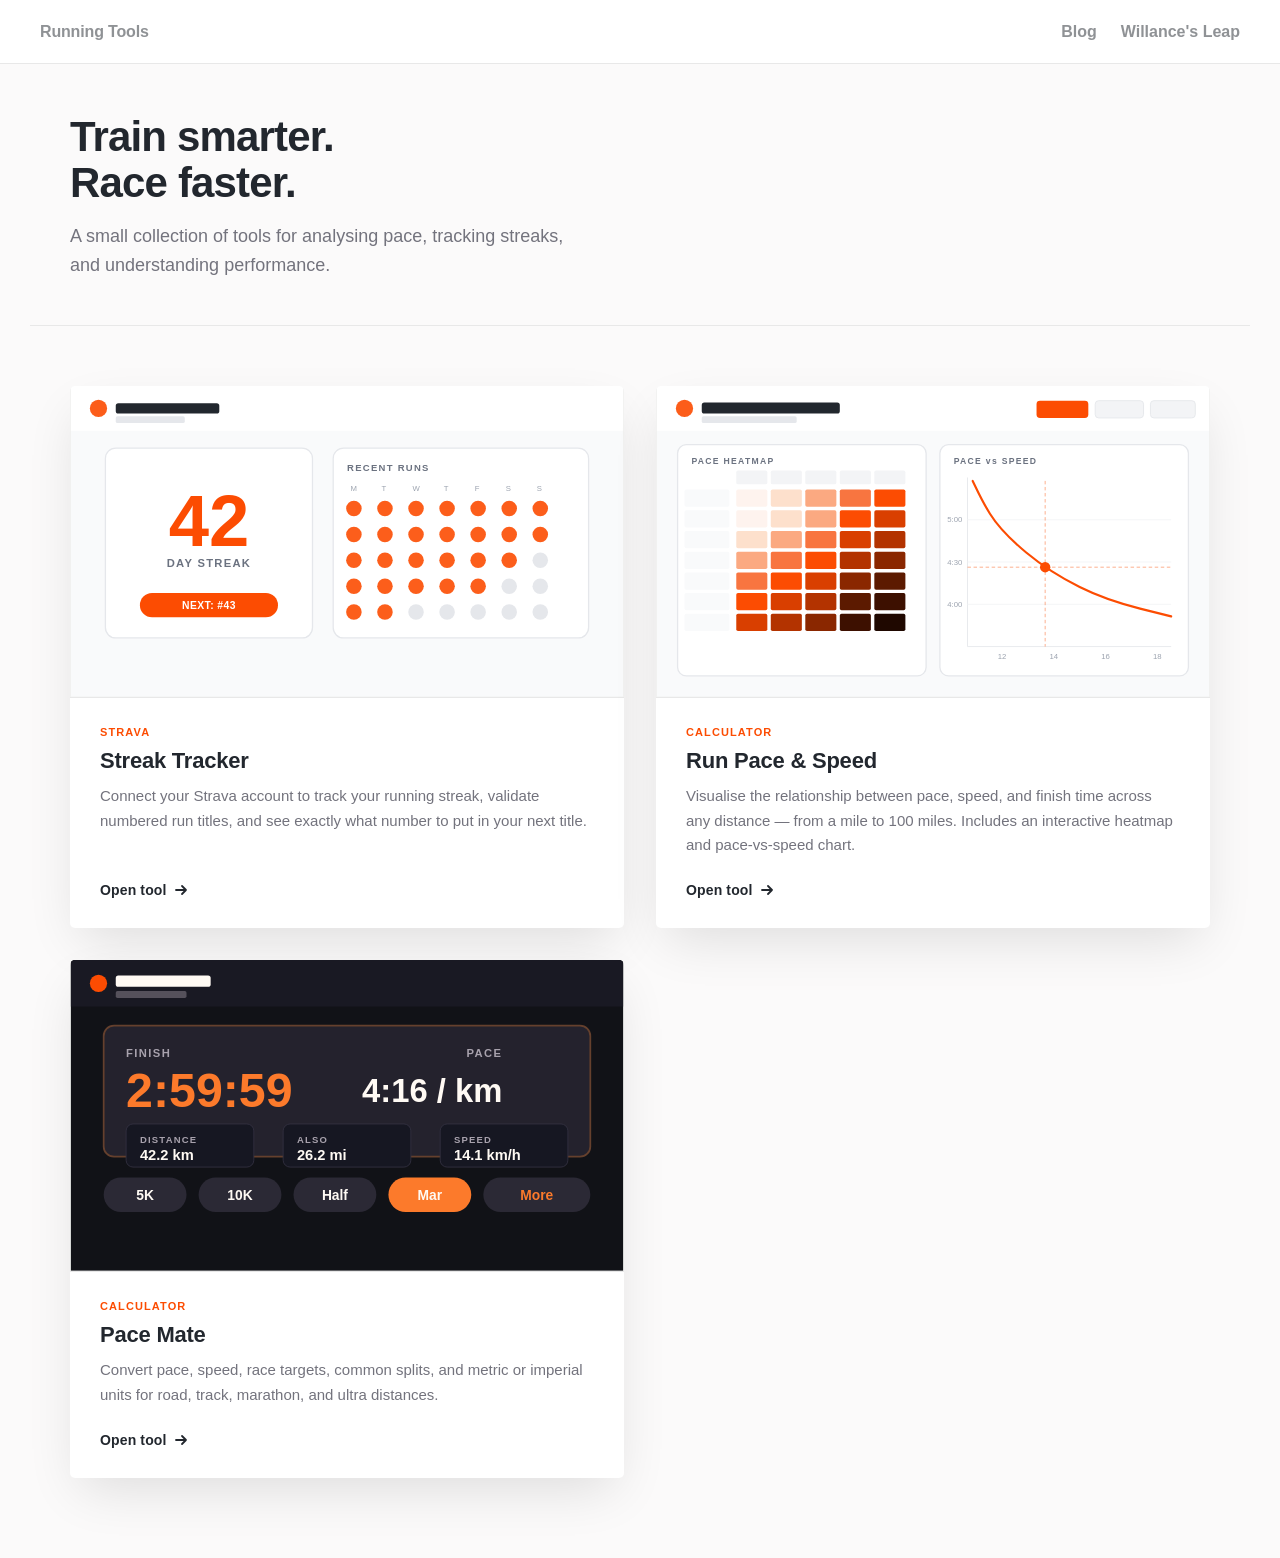
==== src/index.html @ b6b96589 "Add Pace Mate tool" ====
<!DOCTYPE html>
<html lang="en">
<head>
  <meta charset="UTF-8" />
  <meta name="viewport" content="width=device-width, initial-scale=1.0" />
  <title>Running Tools</title>
  <link rel="icon" href="favicon.svg" type="image/svg+xml" />
  <style>
    *, *::before, *::after { box-sizing: border-box; margin: 0; padding: 0; }

    :root {
      --orange: #fc4c02;
      --text: #22272E;
      --text-muted: #73737D;
      --bg: #FBFAFA;
      --card: #ffffff;
      --border: #e8e8e8;
      --shadow: 0 20px 50px -10px rgba(0, 0, 0, 0.12);
      --shadow-hover: 0 30px 60px -10px rgba(0, 0, 0, 0.22);
    }

    html { font-size: 62.5%; }

    body {
      font-family: -apple-system, BlinkMacSystemFont, "San Francisco", "Helvetica Neue", Helvetica, sans-serif;
      background: var(--bg);
      color: var(--text);
      font-size: 1.6rem;
      min-height: 100vh;
    }

    /* ── Top nav ── */
    .site-nav {
      display: flex;
      align-items: center;
      justify-content: space-between;
      padding: 0 4rem;
      height: 6.4rem;
      background: var(--card);
      border-bottom: 1px solid var(--border);
    }

    .site-nav-brand {
      font-size: 1.6rem;
      font-weight: 700;
      color: var(--text);
      letter-spacing: -0.01em;
      text-decoration: none;
      opacity: 0.5;
      transition: opacity 0.2s;
    }
    .site-nav-brand:hover { opacity: 1; }

    .site-nav-links {
      display: flex;
      align-items: center;
      gap: 2.4rem;
    }

    .site-nav-link {
      font-size: 1.6rem;
      font-weight: 600;
      color: var(--text);
      text-decoration: none;
      opacity: 0.5;
      transition: opacity 0.2s;
    }

    .site-nav-link:hover { opacity: 1; }

    /* ── Site Header ── */
    .site-header {
      padding: 5rem 4rem 4.5rem;
      max-width: 1220px;
      margin: 0 auto;
      border-bottom: 1px solid var(--border);
      margin-bottom: 6rem;
    }

    .site-header h1 {
      font-size: 4.2rem;
      font-weight: 800;
      letter-spacing: -0.02em;
      color: var(--text);
      line-height: 1.1;
      margin-bottom: 1.6rem;
    }

    .site-header p {
      font-size: 1.8rem;
      color: var(--text-muted);
      max-width: 520px;
      line-height: 1.6;
    }

    /* ── Grid ── */
    .tools-grid {
      max-width: 1220px;
      margin: 0 auto;
      padding: 0 4rem 8rem;
      display: grid;
      grid-template-columns: repeat(auto-fill, minmax(480px, 1fr));
      gap: 3.2rem;
    }

    /* ── Tool Card ── */
    .tool-card {
      background: var(--card);
      border-radius: 5px;
      box-shadow: var(--shadow);
      overflow: hidden;
      text-decoration: none;
      color: inherit;
      display: flex;
      flex-direction: column;
      transition: transform 0.25s cubic-bezier(0.25, 0.46, 0.45, 0.94),
                  box-shadow 0.25s cubic-bezier(0.25, 0.46, 0.45, 0.94);
    }

    .tool-card:hover {
      transform: translateY(-4px);
      box-shadow: var(--shadow-hover);
    }

    /* ── Preview image area ── */
    .tool-preview {
      width: 100%;
      aspect-ratio: 16 / 9;
      background: #f0f0ef;
      border-bottom: 1px solid var(--border);
      overflow: hidden;
      display: flex;
      align-items: center;
      justify-content: center;
    }

    .tool-preview svg {
      width: 100%;
      height: 100%;
    }

    /* ── Card body ── */
    .tool-body {
      padding: 2.8rem 3rem 3rem;
      flex: 1;
      display: flex;
      flex-direction: column;
    }

    .tool-tag {
      font-size: 1.1rem;
      font-weight: 700;
      text-transform: uppercase;
      letter-spacing: 0.1em;
      color: var(--orange);
      margin-bottom: 1rem;
    }

    .tool-title {
      font-size: 2.2rem;
      font-weight: 700;
      letter-spacing: -0.01em;
      color: var(--text);
      margin-bottom: 1rem;
      line-height: 1.2;
    }

    .tool-description {
      font-size: 1.5rem;
      color: var(--text-muted);
      line-height: 1.65;
      flex: 1;
    }

    .tool-cta {
      margin-top: 2.4rem;
      display: inline-flex;
      align-items: center;
      gap: 0.6rem;
      font-size: 1.4rem;
      font-weight: 600;
      color: var(--text);
      letter-spacing: 0.01em;
    }

    .tool-cta svg {
      transition: transform 0.2s ease;
    }

    .tool-card:hover .tool-cta svg {
      transform: translateX(4px);
    }

    /* ── Responsive ── */
    @media (max-width: 700px) {
      .site-nav { padding: 0 2rem; }
      .site-header { padding: 3.5rem 2rem 3rem; margin-bottom: 4rem; }
      .site-header h1 { font-size: 3rem; }
      .site-header p { font-size: 1.6rem; }
      .tools-grid { padding: 0 2rem 5rem; grid-template-columns: 1fr; gap: 2.4rem; }
      .tool-body { padding: 2rem 2.2rem 2.4rem; }
    }
  </style>
</head>
<body>

  <nav class="site-nav">
    <span class="site-nav-brand">Running Tools</span>
    <div class="site-nav-links">
      <a href="https://ultra-daemon.com" class="site-nav-link">Blog</a>
      <a href="https://willancesleap.com/" class="site-nav-link" target="_blank" rel="noopener">Willance's Leap</a>
    </div>
  </nav>

  <header class="site-header">
    <h1>Train smarter.<br>Race faster.</h1>
    <p>A small collection of tools for analysing pace, tracking streaks, and understanding performance.</p>
  </header>

  <main class="tools-grid">

    <!-- ── Streak Checker ── -->
    <a href="streak-checker/index.html" class="tool-card">
      <div class="tool-preview">
        <!-- Streak tracker preview: large streak number + mini calendar -->
        <svg viewBox="0 0 640 360" xmlns="http://www.w3.org/2000/svg" preserveAspectRatio="xMidYMid meet">
          <rect width="640" height="360" fill="#f9fafb"/>

          <!-- Header bar -->
          <rect x="0" y="0" width="640" height="52" fill="#ffffff" rx="0"/>
          <circle cx="32" cy="26" r="10" fill="#fc4c02" opacity="0.9"/>
          <rect x="52" y="20" width="120" height="12" rx="3" fill="#22272E"/>
          <rect x="52" y="35" width="80" height="8" rx="2" fill="#e5e7eb"/>

          <!-- Hero streak card -->
          <rect x="40" y="72" width="240" height="220" rx="12" fill="#ffffff" stroke="#e5e7eb" stroke-width="1.5"/>
          <text x="160" y="185" text-anchor="middle" font-family="-apple-system,BlinkMacSystemFont,sans-serif" font-size="84" font-weight="800" fill="#fc4c02">42</text>
          <text x="160" y="210" text-anchor="middle" font-family="-apple-system,BlinkMacSystemFont,sans-serif" font-size="13" font-weight="600" fill="#6b7280" letter-spacing="1.5">DAY STREAK</text>
          <rect x="80" y="240" width="160" height="28" rx="14" fill="#fc4c02"/>
          <text x="160" y="259" text-anchor="middle" font-family="-apple-system,BlinkMacSystemFont,sans-serif" font-size="12" font-weight="700" fill="#ffffff" letter-spacing="0.5">NEXT: #43</text>

          <!-- Calendar card -->
          <rect x="304" y="72" width="296" height="220" rx="12" fill="#ffffff" stroke="#e5e7eb" stroke-width="1.5"/>
          <text x="320" y="98" font-family="-apple-system,BlinkMacSystemFont,sans-serif" font-size="11" font-weight="700" fill="#6b7280" letter-spacing="1.5">RECENT RUNS</text>

          <!-- Calendar dots grid: 7 cols × 5 rows -->
          <g transform="translate(320, 110)">
            <!-- week labels -->
            <text x="4" y="12" font-size="9" fill="#9ca3af" font-family="sans-serif">M</text>
            <text x="40" y="12" font-size="9" fill="#9ca3af" font-family="sans-serif">T</text>
            <text x="76" y="12" font-size="9" fill="#9ca3af" font-family="sans-serif">W</text>
            <text x="112" y="12" font-size="9" fill="#9ca3af" font-family="sans-serif">T</text>
            <text x="148" y="12" font-size="9" fill="#9ca3af" font-family="sans-serif">F</text>
            <text x="184" y="12" font-size="9" fill="#9ca3af" font-family="sans-serif">S</text>
            <text x="220" y="12" font-size="9" fill="#9ca3af" font-family="sans-serif">S</text>

            <!-- row 1: all filled -->
            <circle cx="8" cy="32" r="9" fill="#fc4c02" opacity="0.9"/>
            <circle cx="44" cy="32" r="9" fill="#fc4c02" opacity="0.9"/>
            <circle cx="80" cy="32" r="9" fill="#fc4c02" opacity="0.9"/>
            <circle cx="116" cy="32" r="9" fill="#fc4c02" opacity="0.9"/>
            <circle cx="152" cy="32" r="9" fill="#fc4c02" opacity="0.9"/>
            <circle cx="188" cy="32" r="9" fill="#fc4c02" opacity="0.9"/>
            <circle cx="224" cy="32" r="9" fill="#fc4c02" opacity="0.9"/>

            <!-- row 2 -->
            <circle cx="8" cy="62" r="9" fill="#fc4c02" opacity="0.9"/>
            <circle cx="44" cy="62" r="9" fill="#fc4c02" opacity="0.9"/>
            <circle cx="80" cy="62" r="9" fill="#fc4c02" opacity="0.9"/>
            <circle cx="116" cy="62" r="9" fill="#fc4c02" opacity="0.9"/>
            <circle cx="152" cy="62" r="9" fill="#fc4c02" opacity="0.9"/>
            <circle cx="188" cy="62" r="9" fill="#fc4c02" opacity="0.9"/>
            <circle cx="224" cy="62" r="9" fill="#fc4c02" opacity="0.9"/>

            <!-- row 3: partial -->
            <circle cx="8" cy="92" r="9" fill="#fc4c02" opacity="0.9"/>
            <circle cx="44" cy="92" r="9" fill="#fc4c02" opacity="0.9"/>
            <circle cx="80" cy="92" r="9" fill="#fc4c02" opacity="0.9"/>
            <circle cx="116" cy="92" r="9" fill="#fc4c02" opacity="0.9"/>
            <circle cx="152" cy="92" r="9" fill="#fc4c02" opacity="0.9"/>
            <circle cx="188" cy="92" r="9" fill="#fc4c02" opacity="0.9"/>
            <circle cx="224" cy="92" r="9" fill="#e5e7eb"/>

            <!-- row 4 -->
            <circle cx="8" cy="122" r="9" fill="#fc4c02" opacity="0.9"/>
            <circle cx="44" cy="122" r="9" fill="#fc4c02" opacity="0.9"/>
            <circle cx="80" cy="122" r="9" fill="#fc4c02" opacity="0.9"/>
            <circle cx="116" cy="122" r="9" fill="#fc4c02" opacity="0.9"/>
            <circle cx="152" cy="122" r="9" fill="#fc4c02" opacity="0.9"/>
            <circle cx="188" cy="122" r="9" fill="#e5e7eb"/>
            <circle cx="224" cy="122" r="9" fill="#e5e7eb"/>

            <!-- row 5: even less -->
            <circle cx="8" cy="152" r="9" fill="#fc4c02" opacity="0.9"/>
            <circle cx="44" cy="152" r="9" fill="#fc4c02" opacity="0.9"/>
            <circle cx="80" cy="152" r="9" fill="#e5e7eb"/>
            <circle cx="116" cy="152" r="9" fill="#e5e7eb"/>
            <circle cx="152" cy="152" r="9" fill="#e5e7eb"/>
            <circle cx="188" cy="152" r="9" fill="#e5e7eb"/>
            <circle cx="224" cy="152" r="9" fill="#e5e7eb"/>
          </g>
        </svg>
      </div>
      <div class="tool-body">
        <p class="tool-tag">Strava</p>
        <h2 class="tool-title">Streak Tracker</h2>
        <p class="tool-description">Connect your Strava account to track your running streak, validate numbered run titles, and see exactly what number to put in your next title.</p>
        <span class="tool-cta">
          Open tool
          <svg width="16" height="16" viewBox="0 0 16 16" fill="none" xmlns="http://www.w3.org/2000/svg">
            <path d="M3 8h10M9 4l4 4-4 4" stroke="#22272E" stroke-width="1.8" stroke-linecap="round" stroke-linejoin="round"/>
          </svg>
        </span>
      </div>
    </a>

    <!-- ── Run Pace & Speed ── -->
    <a href="run-speed/index.html" class="tool-card">
      <div class="tool-preview">
        <!-- Run speed preview: heatmap table + speed curve chart -->
        <svg viewBox="0 0 640 360" xmlns="http://www.w3.org/2000/svg" preserveAspectRatio="xMidYMid meet">
          <rect width="640" height="360" fill="#f9fafb"/>

          <!-- Header -->
          <rect x="0" y="0" width="640" height="52" fill="#ffffff"/>
          <circle cx="32" cy="26" r="10" fill="#fc4c02" opacity="0.9"/>
          <rect x="52" y="19" width="160" height="13" rx="3" fill="#22272E"/>
          <rect x="52" y="35" width="110" height="8" rx="2" fill="#e5e7eb"/>
          <!-- tabs -->
          <rect x="440" y="17" width="60" height="20" rx="4" fill="#fc4c02"/>
          <rect x="508" y="17" width="56" height="20" rx="4" fill="#f3f4f6" stroke="#e5e7eb" stroke-width="1"/>
          <rect x="572" y="17" width="52" height="20" rx="4" fill="#f3f4f6" stroke="#e5e7eb" stroke-width="1"/>

          <!-- Heatmap table -->
          <rect x="24" y="68" width="288" height="268" rx="10" fill="#ffffff" stroke="#e5e7eb" stroke-width="1.5"/>
          <text x="40" y="90" font-family="-apple-system,BlinkMacSystemFont,sans-serif" font-size="10" font-weight="700" fill="#6b7280" letter-spacing="1.5">PACE HEATMAP</text>

          <!-- heatmap grid -->
          <g transform="translate(32, 98)">
            <!-- column headers -->
            <rect x="60" y="0" width="36" height="16" rx="2" fill="#f3f4f6"/>
            <rect x="100" y="0" width="36" height="16" rx="2" fill="#f3f4f6"/>
            <rect x="140" y="0" width="36" height="16" rx="2" fill="#f3f4f6"/>
            <rect x="180" y="0" width="36" height="16" rx="2" fill="#f3f4f6"/>
            <rect x="220" y="0" width="36" height="16" rx="2" fill="#f3f4f6"/>

            <!-- rows -->
            <!-- row 1 -->
            <rect x="0" y="22" width="52" height="20" rx="2" fill="#f9fafb"/>
            <rect x="60" y="22" width="36" height="20" rx="2" fill="#fef3ee"/>
            <rect x="100" y="22" width="36" height="20" rx="2" fill="#fde0cc"/>
            <rect x="140" y="22" width="36" height="20" rx="2" fill="#fba981"/>
            <rect x="180" y="22" width="36" height="20" rx="2" fill="#f87540"/>
            <rect x="220" y="22" width="36" height="20" rx="2" fill="#fc4c02"/>

            <!-- row 2 -->
            <rect x="0" y="46" width="52" height="20" rx="2" fill="#f9fafb"/>
            <rect x="60" y="46" width="36" height="20" rx="2" fill="#fef3ee"/>
            <rect x="100" y="46" width="36" height="20" rx="2" fill="#fde0cc"/>
            <rect x="140" y="46" width="36" height="20" rx="2" fill="#fba981"/>
            <rect x="180" y="46" width="36" height="20" rx="2" fill="#fc4c02"/>
            <rect x="220" y="46" width="36" height="20" rx="2" fill="#d93f00"/>

            <!-- row 3 -->
            <rect x="0" y="70" width="52" height="20" rx="2" fill="#f9fafb"/>
            <rect x="60" y="70" width="36" height="20" rx="2" fill="#fde0cc"/>
            <rect x="100" y="70" width="36" height="20" rx="2" fill="#fba981"/>
            <rect x="140" y="70" width="36" height="20" rx="2" fill="#f87540"/>
            <rect x="180" y="70" width="36" height="20" rx="2" fill="#d93f00"/>
            <rect x="220" y="70" width="36" height="20" rx="2" fill="#b33300"/>

            <!-- row 4 -->
            <rect x="0" y="94" width="52" height="20" rx="2" fill="#f9fafb"/>
            <rect x="60" y="94" width="36" height="20" rx="2" fill="#fba981"/>
            <rect x="100" y="94" width="36" height="20" rx="2" fill="#f87540"/>
            <rect x="140" y="94" width="36" height="20" rx="2" fill="#fc4c02"/>
            <rect x="180" y="94" width="36" height="20" rx="2" fill="#b33300"/>
            <rect x="220" y="94" width="36" height="20" rx="2" fill="#8a2700"/>

            <!-- row 5 -->
            <rect x="0" y="118" width="52" height="20" rx="2" fill="#f9fafb"/>
            <rect x="60" y="118" width="36" height="20" rx="2" fill="#f87540"/>
            <rect x="100" y="118" width="36" height="20" rx="2" fill="#fc4c02"/>
            <rect x="140" y="118" width="36" height="20" rx="2" fill="#d93f00"/>
            <rect x="180" y="118" width="36" height="20" rx="2" fill="#8a2700"/>
            <rect x="220" y="118" width="36" height="20" rx="2" fill="#5c1a00"/>

            <!-- row 6 -->
            <rect x="0" y="142" width="52" height="20" rx="2" fill="#f9fafb"/>
            <rect x="60" y="142" width="36" height="20" rx="2" fill="#fc4c02"/>
            <rect x="100" y="142" width="36" height="20" rx="2" fill="#d93f00"/>
            <rect x="140" y="142" width="36" height="20" rx="2" fill="#b33300"/>
            <rect x="180" y="142" width="36" height="20" rx="2" fill="#5c1a00"/>
            <rect x="220" y="142" width="36" height="20" rx="2" fill="#3d1000"/>

            <!-- row 7 -->
            <rect x="0" y="166" width="52" height="20" rx="2" fill="#f9fafb"/>
            <rect x="60" y="166" width="36" height="20" rx="2" fill="#d93f00"/>
            <rect x="100" y="166" width="36" height="20" rx="2" fill="#b33300"/>
            <rect x="140" y="166" width="36" height="20" rx="2" fill="#8a2700"/>
            <rect x="180" y="166" width="36" height="20" rx="2" fill="#3d1000"/>
            <rect x="220" y="166" width="36" height="20" rx="2" fill="#1f0800"/>
          </g>

          <!-- Speed curve chart -->
          <rect x="328" y="68" width="288" height="268" rx="10" fill="#ffffff" stroke="#e5e7eb" stroke-width="1.5"/>
          <text x="344" y="90" font-family="-apple-system,BlinkMacSystemFont,sans-serif" font-size="10" font-weight="700" fill="#6b7280" letter-spacing="1.5">PACE vs SPEED</text>

          <!-- Chart axes -->
          <line x1="360" y1="106" x2="360" y2="302" stroke="#e5e7eb" stroke-width="1"/>
          <line x1="360" y1="302" x2="596" y2="302" stroke="#e5e7eb" stroke-width="1"/>

          <!-- Grid lines -->
          <line x1="360" y1="155" x2="596" y2="155" stroke="#f3f4f6" stroke-width="1"/>
          <line x1="360" y1="204" x2="596" y2="204" stroke="#f3f4f6" stroke-width="1"/>
          <line x1="360" y1="253" x2="596" y2="253" stroke="#f3f4f6" stroke-width="1"/>

          <!-- Hyperbola curve: pace vs speed -->
          <path d="M 366,110 C 370,118 376,132 386,148 C 396,164 410,178 428,193 C 446,208 468,222 490,233 C 512,244 536,252 560,258 C 580,263 592,266 596,267"
                stroke="#fc4c02" stroke-width="2.5" fill="none" stroke-linecap="round"/>

          <!-- User marker dot -->
          <circle cx="450" cy="210" r="6" fill="#fc4c02"/>
          <line x1="450" y1="110" x2="450" y2="302" stroke="#fc4c02" stroke-width="1" stroke-dasharray="4,3" opacity="0.5"/>
          <line x1="360" y1="210" x2="596" y2="210" stroke="#fc4c02" stroke-width="1" stroke-dasharray="4,3" opacity="0.5"/>

          <!-- Y axis ticks -->
          <text x="354" y="158" text-anchor="end" font-size="9" fill="#9ca3af" font-family="sans-serif">5:00</text>
          <text x="354" y="207" text-anchor="end" font-size="9" fill="#9ca3af" font-family="sans-serif">4:30</text>
          <text x="354" y="256" text-anchor="end" font-size="9" fill="#9ca3af" font-family="sans-serif">4:00</text>

          <!-- X axis ticks -->
          <text x="400" y="316" text-anchor="middle" font-size="9" fill="#9ca3af" font-family="sans-serif">12</text>
          <text x="460" y="316" text-anchor="middle" font-size="9" fill="#9ca3af" font-family="sans-serif">14</text>
          <text x="520" y="316" text-anchor="middle" font-size="9" fill="#9ca3af" font-family="sans-serif">16</text>
          <text x="580" y="316" text-anchor="middle" font-size="9" fill="#9ca3af" font-family="sans-serif">18</text>
        </svg>
      </div>
      <div class="tool-body">
        <p class="tool-tag">Calculator</p>
        <h2 class="tool-title">Run Pace & Speed</h2>
        <p class="tool-description">Visualise the relationship between pace, speed, and finish time across any distance — from a mile to 100 miles. Includes an interactive heatmap and pace-vs-speed chart.</p>
        <span class="tool-cta">
          Open tool
          <svg width="16" height="16" viewBox="0 0 16 16" fill="none" xmlns="http://www.w3.org/2000/svg">
            <path d="M3 8h10M9 4l4 4-4 4" stroke="#22272E" stroke-width="1.8" stroke-linecap="round" stroke-linejoin="round"/>
          </svg>
        </span>
      </div>
    </a>

    <!-- ── Pace Mate ── -->
    <a href="pace-mate/index.html" class="tool-card">
      <div class="tool-preview">
        <svg viewBox="0 0 640 360" xmlns="http://www.w3.org/2000/svg" preserveAspectRatio="xMidYMid meet">
          <rect width="640" height="360" fill="#111217"/>
          <rect x="0" y="0" width="640" height="54" fill="#191923"/>
          <circle cx="32" cy="27" r="10" fill="#fc4c02"/>
          <rect x="52" y="18" width="110" height="13" rx="3" fill="#fffaf4"/>
          <rect x="52" y="36" width="82" height="8" rx="2" fill="#55515b"/>

          <rect x="38" y="76" width="564" height="152" rx="12" fill="#24222d" stroke="#65402d" stroke-width="2"/>
          <text x="64" y="112" font-family="-apple-system,BlinkMacSystemFont,sans-serif" font-size="13" font-weight="800" fill="#a8a2ad" letter-spacing="1.6">FINISH</text>
          <text x="64" y="170" font-family="-apple-system,BlinkMacSystemFont,sans-serif" font-size="56" font-weight="900" fill="#fc7a2b">2:59:59</text>
          <text x="500" y="112" text-anchor="end" font-family="-apple-system,BlinkMacSystemFont,sans-serif" font-size="13" font-weight="800" fill="#a8a2ad" letter-spacing="1.6">PACE</text>
          <text x="500" y="164" text-anchor="end" font-family="-apple-system,BlinkMacSystemFont,sans-serif" font-size="38" font-weight="850" fill="#fffaf4">4:16 / km</text>

          <g font-family="-apple-system,BlinkMacSystemFont,sans-serif">
            <rect x="64" y="190" width="148" height="50" rx="8" fill="#161722" stroke="#343242"/>
            <text x="80" y="212" font-size="11" font-weight="900" fill="#a8a2ad" letter-spacing="1.4">DISTANCE</text>
            <text x="80" y="232" font-size="17" font-weight="900" fill="#fffaf4">42.2 km</text>
            <rect x="246" y="190" width="148" height="50" rx="8" fill="#161722" stroke="#343242"/>
            <text x="262" y="212" font-size="11" font-weight="900" fill="#a8a2ad" letter-spacing="1.4">ALSO</text>
            <text x="262" y="232" font-size="17" font-weight="900" fill="#fffaf4">26.2 mi</text>
            <rect x="428" y="190" width="148" height="50" rx="8" fill="#161722" stroke="#343242"/>
            <text x="444" y="212" font-size="11" font-weight="900" fill="#a8a2ad" letter-spacing="1.4">SPEED</text>
            <text x="444" y="232" font-size="17" font-weight="900" fill="#fffaf4">14.1 km/h</text>
          </g>

          <g transform="translate(38,252)" font-family="-apple-system,BlinkMacSystemFont,sans-serif" font-size="16" font-weight="850">
            <rect x="0" y="0" width="96" height="40" rx="20" fill="#2b2935"/>
            <text x="48" y="26" text-anchor="middle" fill="#fffaf4">5K</text>
            <rect x="110" y="0" width="96" height="40" rx="20" fill="#2b2935"/>
            <text x="158" y="26" text-anchor="middle" fill="#fffaf4">10K</text>
            <rect x="220" y="0" width="96" height="40" rx="20" fill="#2b2935"/>
            <text x="268" y="26" text-anchor="middle" fill="#fffaf4">Half</text>
            <rect x="330" y="0" width="96" height="40" rx="20" fill="#fc7a2b"/>
            <text x="378" y="26" text-anchor="middle" fill="#fffaf4">Mar</text>
            <rect x="440" y="0" width="124" height="40" rx="20" fill="#2b2935"/>
            <text x="502" y="26" text-anchor="middle" fill="#fc7a2b">More</text>
          </g>
        </svg>
      </div>
      <div class="tool-body">
        <p class="tool-tag">Calculator</p>
        <h2 class="tool-title">Pace Mate</h2>
        <p class="tool-description">Convert pace, speed, race targets, common splits, and metric or imperial units for road, track, marathon, and ultra distances.</p>
        <span class="tool-cta">
          Open tool
          <svg width="16" height="16" viewBox="0 0 16 16" fill="none" xmlns="http://www.w3.org/2000/svg">
            <path d="M3 8h10M9 4l4 4-4 4" stroke="#22272E" stroke-width="1.8" stroke-linecap="round" stroke-linejoin="round"/>
          </svg>
        </span>
      </div>
    </a>

  </main>


</body>
</html>
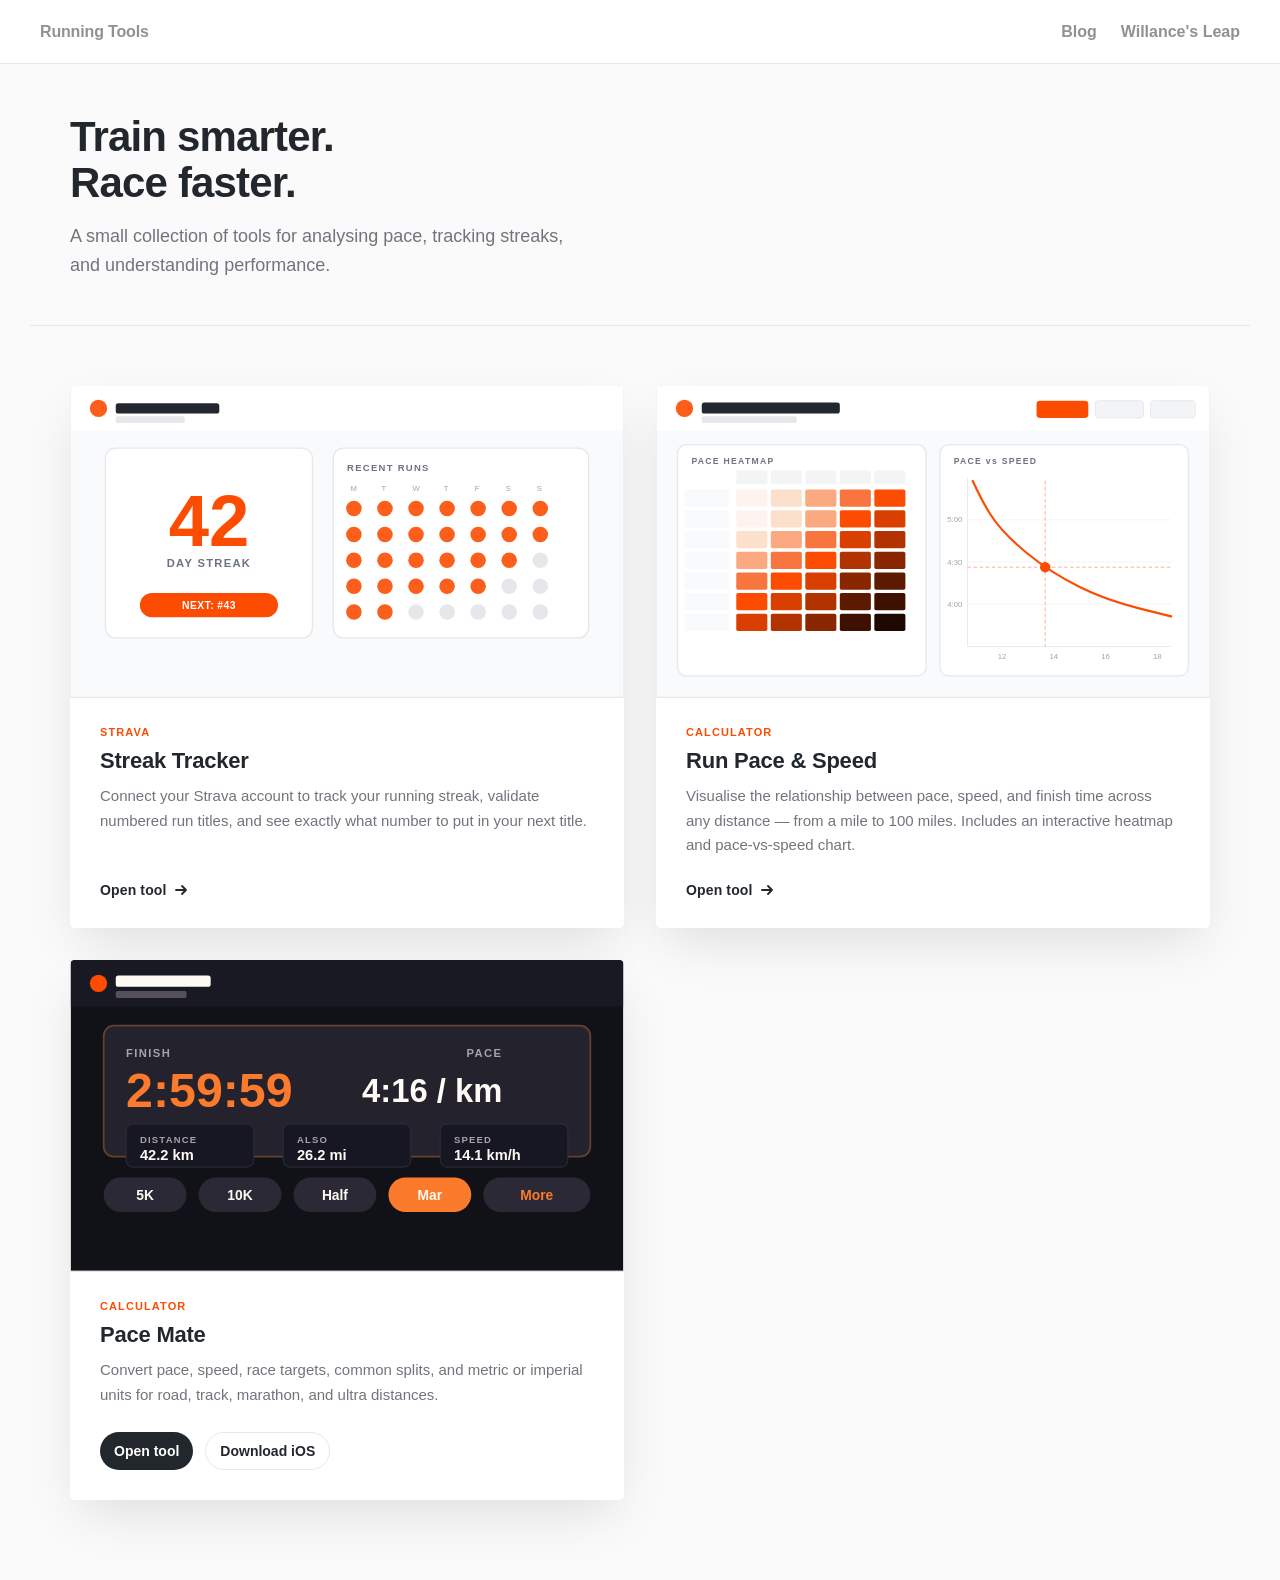
==== commit 06500d53: "Add Pace Mate about page and iOS links" ====
--- a/src/index.html
+++ b/src/index.html
@@ -117,6 +117,19 @@
                   box-shadow 0.25s cubic-bezier(0.25, 0.46, 0.45, 0.94);
     }
 
+    .tool-card-main {
+      color: inherit;
+      text-decoration: none;
+      display: flex;
+      flex: 1;
+      flex-direction: column;
+    }
+
+    .tool-card-title-link {
+      color: inherit;
+      text-decoration: none;
+    }
+
     .tool-card:hover {
       transform: translateY(-4px);
       box-shadow: var(--shadow-hover);
@@ -189,6 +202,37 @@
 
     .tool-card:hover .tool-cta svg {
       transform: translateX(4px);
+    }
+
+    .tool-actions {
+      display: flex;
+      flex-wrap: wrap;
+      gap: 1.2rem;
+      margin-top: 2.4rem;
+    }
+
+    .tool-action {
+      min-height: 3.8rem;
+      display: inline-flex;
+      align-items: center;
+      justify-content: center;
+      gap: 0.6rem;
+      padding: 0 1.4rem;
+      border-radius: 999px;
+      font-size: 1.4rem;
+      font-weight: 700;
+      text-decoration: none;
+    }
+
+    .tool-action.primary {
+      background: var(--text);
+      color: #fff;
+    }
+
+    .tool-action.secondary {
+      border: 1px solid var(--border);
+      color: var(--text);
+      background: #fff;
     }
 
     /* ── Responsive ── */
@@ -450,9 +494,10 @@
     </a>
 
     <!-- ── Pace Mate ── -->
-    <a href="pace-mate/index.html" class="tool-card">
-      <div class="tool-preview">
-        <svg viewBox="0 0 640 360" xmlns="http://www.w3.org/2000/svg" preserveAspectRatio="xMidYMid meet">
+    <article class="tool-card">
+      <a href="pace-mate/about.html" class="tool-card-main" aria-label="About Pace Mate">
+        <div class="tool-preview">
+          <svg viewBox="0 0 640 360" xmlns="http://www.w3.org/2000/svg" preserveAspectRatio="xMidYMid meet">
           <rect width="640" height="360" fill="#111217"/>
           <rect x="0" y="0" width="640" height="54" fill="#191923"/>
           <circle cx="32" cy="27" r="10" fill="#fc4c02"/>
@@ -489,20 +534,19 @@
             <rect x="440" y="0" width="124" height="40" rx="20" fill="#2b2935"/>
             <text x="502" y="26" text-anchor="middle" fill="#fc7a2b">More</text>
           </g>
-        </svg>
-      </div>
+          </svg>
+        </div>
+      </a>
       <div class="tool-body">
         <p class="tool-tag">Calculator</p>
-        <h2 class="tool-title">Pace Mate</h2>
+        <h2 class="tool-title"><a href="pace-mate/about.html" class="tool-card-title-link">Pace Mate</a></h2>
         <p class="tool-description">Convert pace, speed, race targets, common splits, and metric or imperial units for road, track, marathon, and ultra distances.</p>
-        <span class="tool-cta">
-          Open tool
-          <svg width="16" height="16" viewBox="0 0 16 16" fill="none" xmlns="http://www.w3.org/2000/svg">
-            <path d="M3 8h10M9 4l4 4-4 4" stroke="#22272E" stroke-width="1.8" stroke-linecap="round" stroke-linejoin="round"/>
-          </svg>
-        </span>
+        <div class="tool-actions" aria-label="Pace Mate actions">
+          <a class="tool-action primary" href="pace-mate/index.html">Open tool</a>
+          <a class="tool-action secondary" href="https://apps.apple.com/app/pace-mate" rel="noopener">Download iOS</a>
+        </div>
       </div>
-    </a>
+    </article>
 
   </main>
 
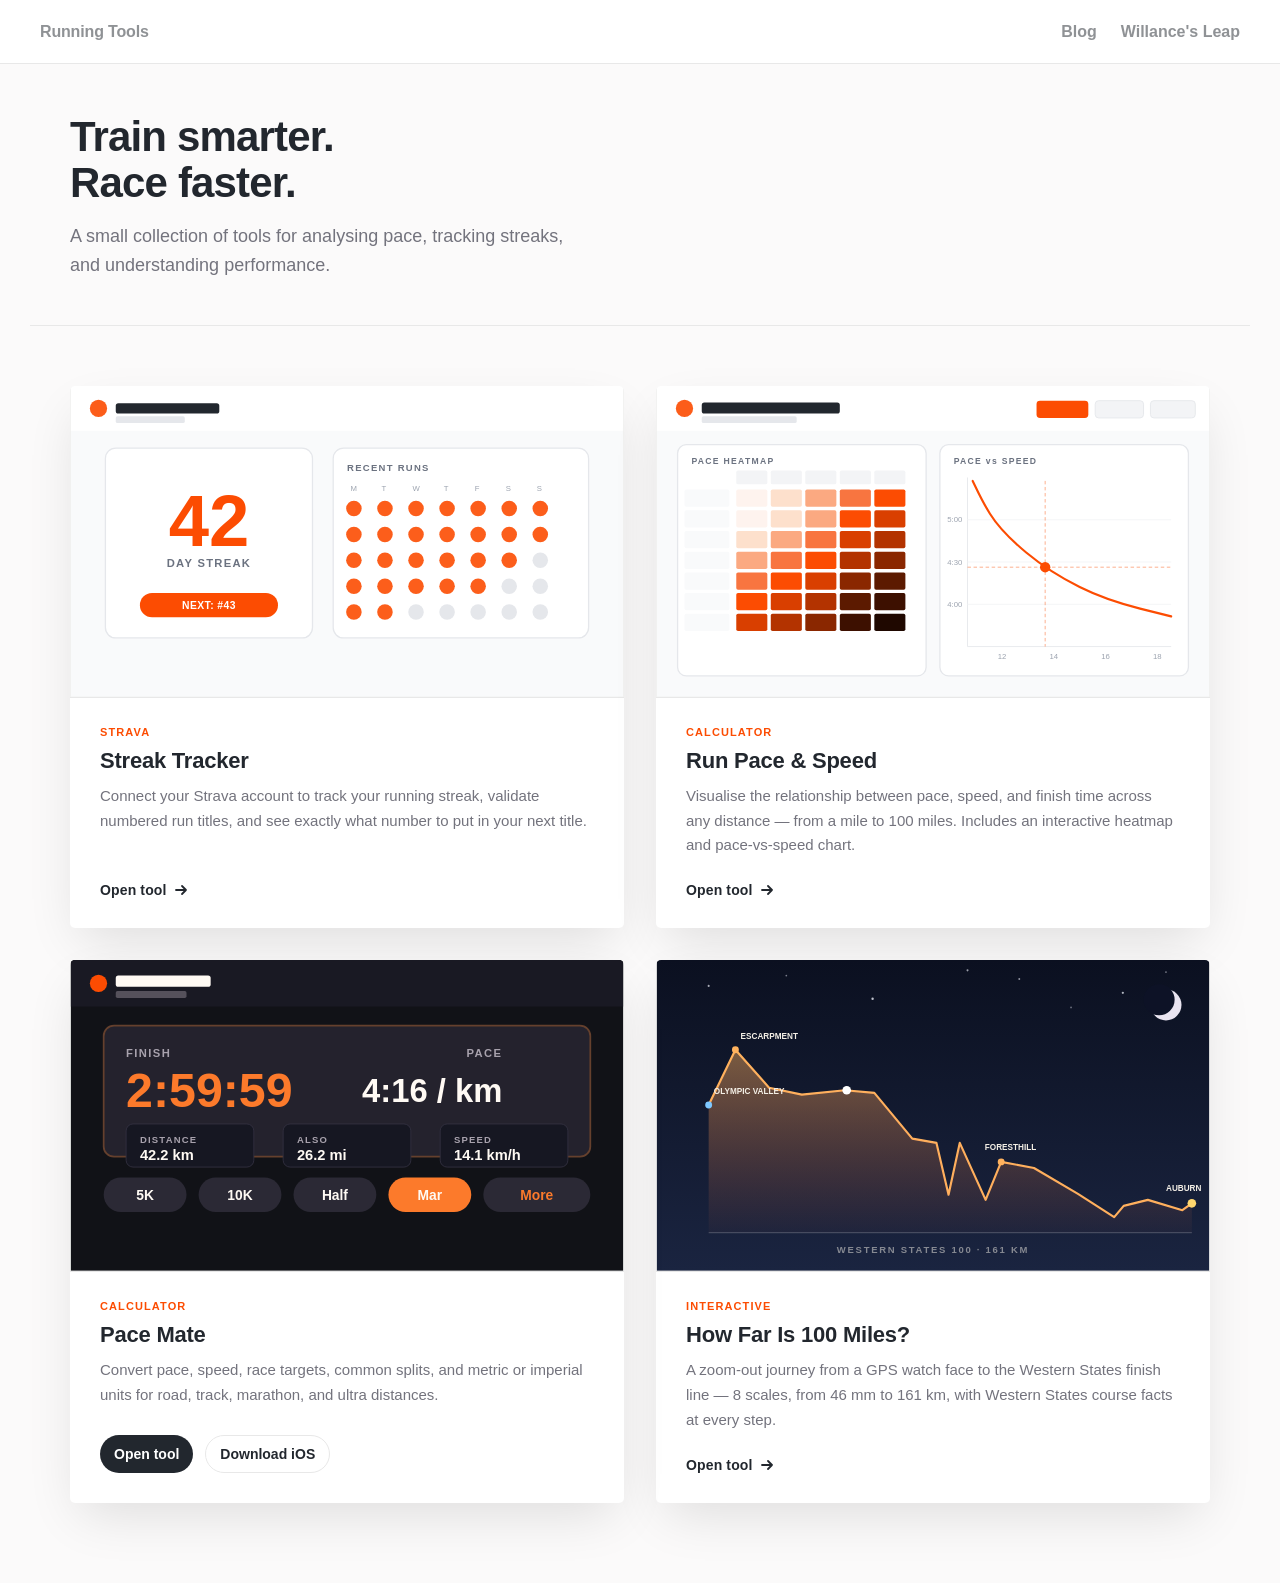
==== commit 64516de9: "Add How Far Is 100 Miles? interactive tool Zoom-out experience from a 46mm GPS watch to the Western " ====
--- a/src/index.html
+++ b/src/index.html
@@ -125,11 +125,6 @@
       flex-direction: column;
     }
 
-    .tool-card-title-link {
-      color: inherit;
-      text-decoration: none;
-    }
-
     .tool-card:hover {
       transform: translateY(-4px);
       box-shadow: var(--shadow-hover);
@@ -235,6 +230,26 @@
       background: #fff;
     }
 
+    .tool-card-overlay {
+      position: relative;
+    }
+
+    .tool-card-overlay::after {
+      content: "";
+      position: absolute;
+      inset: 0;
+      z-index: 1;
+    }
+
+    .tool-card-overlay .tool-action {
+      position: relative;
+      z-index: 2;
+    }
+
+    .tool-card-overlay {
+      cursor: pointer;
+    }
+
     /* ── Responsive ── */
     @media (max-width: 700px) {
       .site-nav { padding: 0 2rem; }
@@ -494,8 +509,8 @@
     </a>
 
     <!-- ── Pace Mate ── -->
-    <article class="tool-card">
-      <a href="pace-mate/about.html" class="tool-card-main" aria-label="About Pace Mate">
+    <article class="tool-card tool-card-overlay" onclick="window.location.href='pace-mate/index.html'" onkeydown="if (event.key === 'Enter' || event.key === ' ') { event.preventDefault(); window.location.href='pace-mate/index.html'; }" tabindex="0" role="link" aria-label="Open Pace Mate">
+      <div class="tool-card-main">
         <div class="tool-preview">
           <svg viewBox="0 0 640 360" xmlns="http://www.w3.org/2000/svg" preserveAspectRatio="xMidYMid meet">
           <rect width="640" height="360" fill="#111217"/>
@@ -536,17 +551,89 @@
           </g>
           </svg>
         </div>
-      </a>
+      </div>
       <div class="tool-body">
         <p class="tool-tag">Calculator</p>
-        <h2 class="tool-title"><a href="pace-mate/about.html" class="tool-card-title-link">Pace Mate</a></h2>
+        <h2 class="tool-title">Pace Mate</h2>
         <p class="tool-description">Convert pace, speed, race targets, common splits, and metric or imperial units for road, track, marathon, and ultra distances.</p>
         <div class="tool-actions" aria-label="Pace Mate actions">
-          <a class="tool-action primary" href="pace-mate/index.html">Open tool</a>
-          <a class="tool-action secondary" href="https://apps.apple.com/app/pace-mate" rel="noopener">Download iOS</a>
+          <a class="tool-action primary" href="pace-mate/index.html" onclick="event.stopPropagation()">Open tool</a>
+          <a class="tool-action secondary" href="https://apps.apple.com/app/pace-mate" rel="noopener" onclick="event.stopPropagation()">Download iOS</a>
         </div>
       </div>
     </article>
+
+    <!-- ── 100 Miles ── -->
+    <a href="100-miles/index.html" class="tool-card">
+      <div class="tool-preview">
+        <svg viewBox="0 0 640 360" xmlns="http://www.w3.org/2000/svg" preserveAspectRatio="xMidYMid meet">
+          <!-- Dark sky background -->
+          <defs>
+            <linearGradient id="sky100" x1="0" y1="0" x2="0" y2="1">
+              <stop offset="0" stop-color="#0b1020"/><stop offset="1" stop-color="#1a2440"/>
+            </linearGradient>
+            <linearGradient id="profPrev" x1="0" y1="0" x2="0" y2="1">
+              <stop offset="0" stop-color="rgba(255,178,94,.45)"/><stop offset="1" stop-color="rgba(255,120,73,.03)"/>
+            </linearGradient>
+          </defs>
+          <rect width="640" height="360" fill="url(#sky100)"/>
+          <!-- stars -->
+          <circle cx="60"  cy="30"  r="1.2" fill="#e9ecf5" opacity=".7"/>
+          <circle cx="150" cy="18"  r="1"   fill="#e9ecf5" opacity=".5"/>
+          <circle cx="250" cy="45"  r="1.4" fill="#e9ecf5" opacity=".8"/>
+          <circle cx="420" cy="22"  r="1.1" fill="#e9ecf5" opacity=".6"/>
+          <circle cx="540" cy="38"  r="1.3" fill="#e9ecf5" opacity=".75"/>
+          <circle cx="590" cy="14"  r="1"   fill="#e9ecf5" opacity=".5"/>
+          <circle cx="360" cy="12"  r="1.2" fill="#e9ecf5" opacity=".65"/>
+          <circle cx="480" cy="55"  r="1"   fill="#e9ecf5" opacity=".45"/>
+          <!-- moon -->
+          <circle cx="590" cy="52" r="18" fill="#e9e4f0"/>
+          <circle cx="582" cy="46" r="18" fill="#0d1226"/>
+          <!-- elevation profile -->
+          <path d="M60 168 L91 104 L130 148 L168 156 L218 151 L252 154
+                   L296 207 L324 212 L338 272 L351 212 L381 278 L399 234
+                   L437 241 L488 271 L530 298 L541 285 L569 278 L609 290 L620 282"
+                fill="none" stroke="#ffb25e" stroke-width="2.5" stroke-linejoin="round"/>
+          <path d="M60 168 L91 104 L130 148 L168 156 L218 151 L252 154
+                   L296 207 L324 212 L338 272 L351 212 L381 278 L399 234
+                   L437 241 L488 271 L530 298 L541 285 L569 278 L609 290 L620 282
+                   L620 316 L60 316 Z"
+                fill="url(#profPrev)"/>
+          <line x1="60" y1="316" x2="620" y2="316" stroke="rgba(255,255,255,.18)" stroke-width="1.5"/>
+          <!-- key labels -->
+          <g font-family="-apple-system,BlinkMacSystemFont,sans-serif" font-weight="700">
+            <circle cx="60"  cy="168" r="4" fill="#7ec8ff"/>
+            <text x="66"  y="155" font-size="9.5" fill="#f4efe6">OLYMPIC VALLEY</text>
+            <circle cx="91"  cy="104" r="4" fill="#ffb25e"/>
+            <text x="97"  y="92"  font-size="9.5" fill="#f4efe6">ESCARPMENT</text>
+            <circle cx="399" cy="234" r="4" fill="#ffb25e"/>
+            <text x="380" y="220" font-size="9.5" fill="#f4efe6">FORESTHILL</text>
+            <circle cx="620" cy="282" r="5" fill="#ffd76e"/>
+            <text x="590" y="268" font-size="9.5" fill="#f4efe6">AUBURN</text>
+          </g>
+          <!-- animated runner dot -->
+          <circle cx="220" cy="151" r="5" fill="#ffffff"/>
+          <!-- header -->
+          <rect x="0" y="0" width="640" height="0" fill="none"/>
+          <!-- title overlay -->
+          <text x="320" y="340" text-anchor="middle" font-family="-apple-system,BlinkMacSystemFont,sans-serif"
+                font-size="11" font-weight="700" fill="rgba(244,239,230,.5)" letter-spacing="2">
+            WESTERN STATES 100 · 161 KM
+          </text>
+        </svg>
+      </div>
+      <div class="tool-body">
+        <p class="tool-tag">Interactive</p>
+        <h2 class="tool-title">How Far Is 100 Miles?</h2>
+        <p class="tool-description">A zoom-out journey from a GPS watch face to the Western States finish line — 8 scales, from 46 mm to 161 km, with Western States course facts at every step.</p>
+        <span class="tool-cta">
+          Open tool
+          <svg width="16" height="16" viewBox="0 0 16 16" fill="none" xmlns="http://www.w3.org/2000/svg">
+            <path d="M3 8h10M9 4l4 4-4 4" stroke="#22272E" stroke-width="1.8" stroke-linecap="round" stroke-linejoin="round"/>
+          </svg>
+        </span>
+      </div>
+    </a>
 
   </main>
 
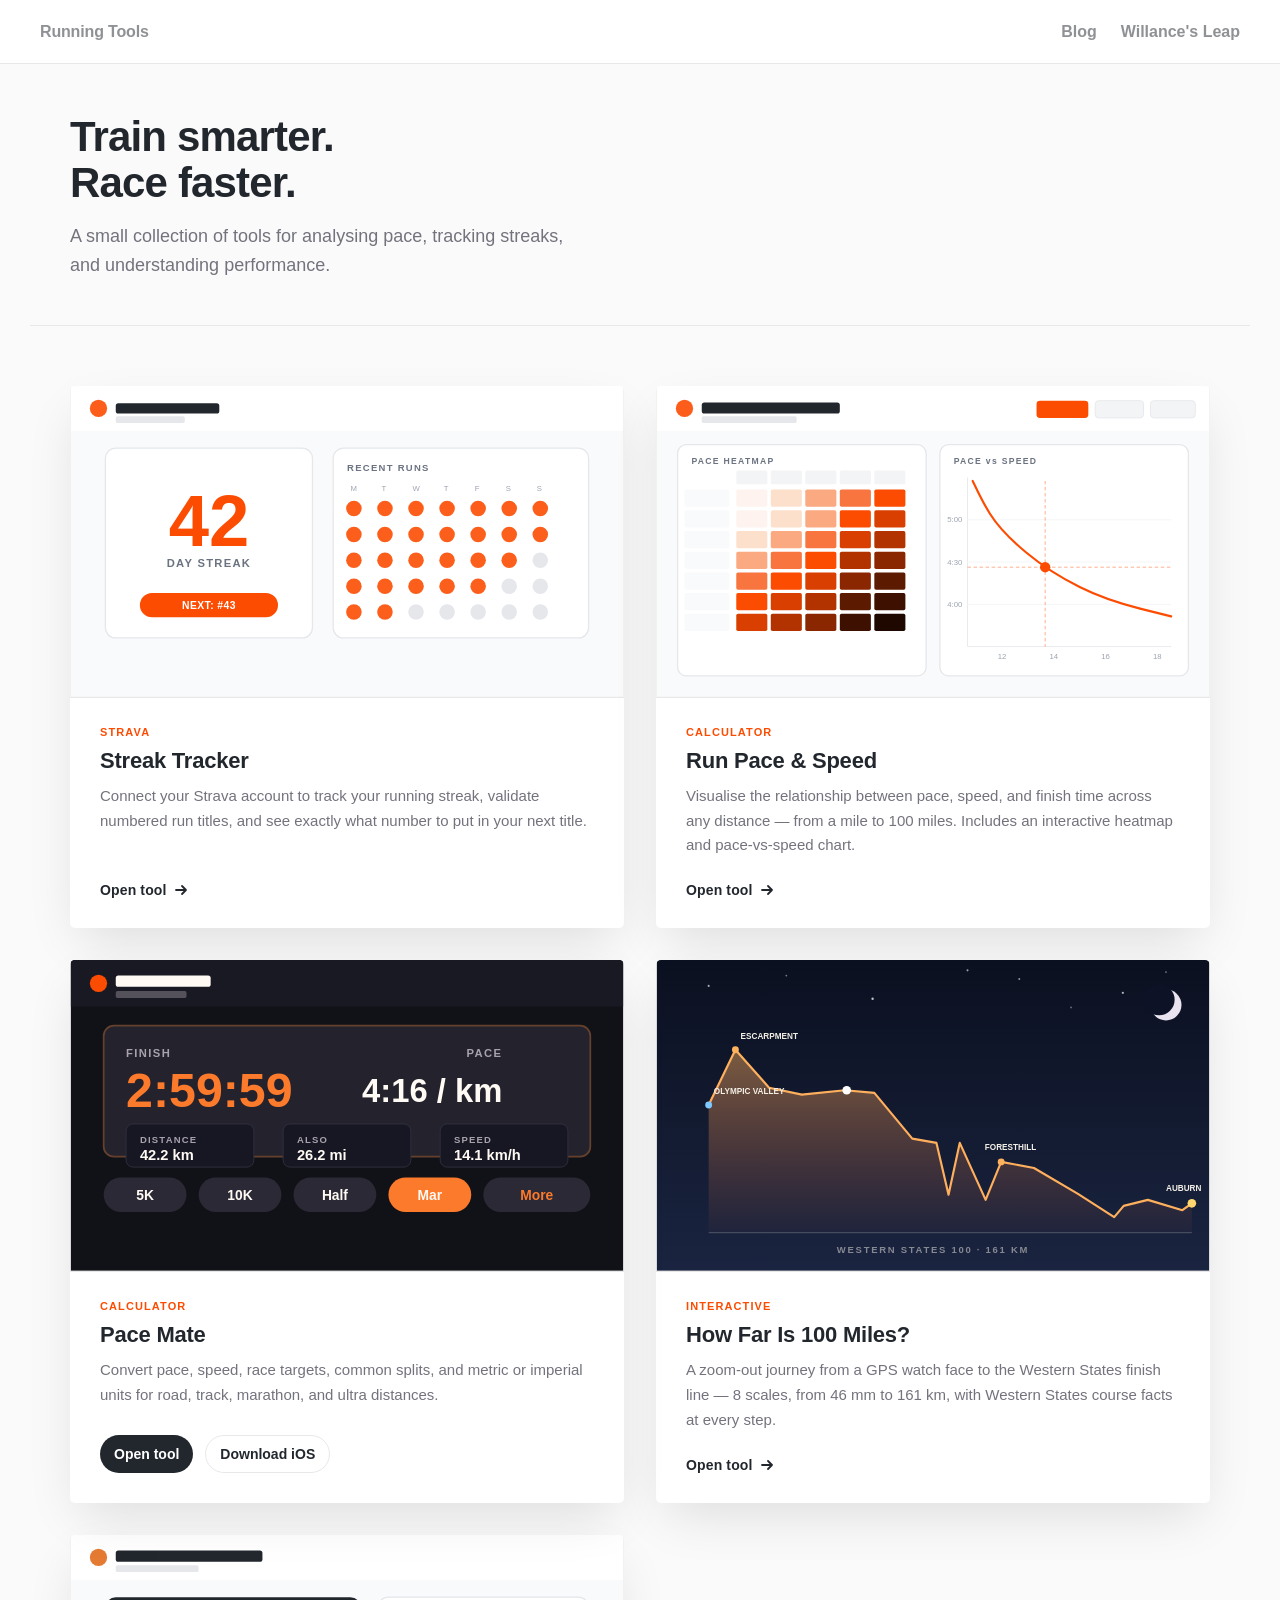
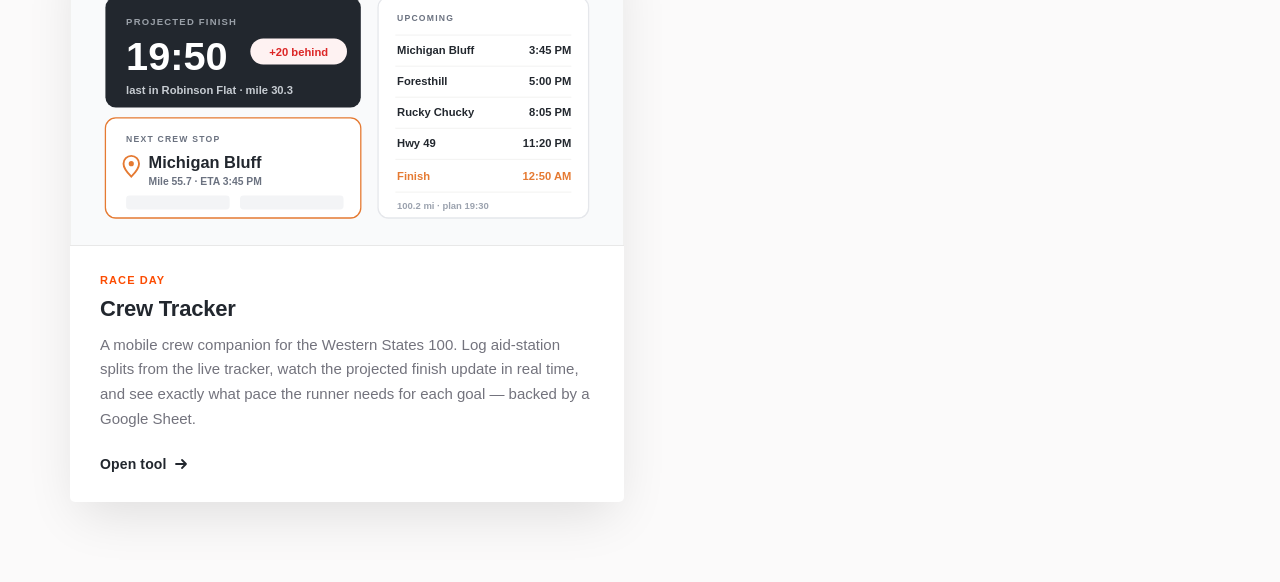
==== commit e792a403: "feat(crew-tracker): Western States 100 crew tracker Mobile-first race-day companion for crew, hardco" ====
--- a/src/index.html
+++ b/src/index.html
@@ -635,6 +635,72 @@
       </div>
     </a>
 
+    <!-- ── Crew Tracker ── -->
+    <a href="crew-tracker/index.html" class="tool-card">
+      <div class="tool-preview">
+        <!-- Crew tracker preview: projected finish + next crew stop + upcoming splits -->
+        <svg viewBox="0 0 640 360" xmlns="http://www.w3.org/2000/svg" preserveAspectRatio="xMidYMid meet">
+          <rect width="640" height="360" fill="#f9fafb"/>
+          <rect x="0" y="0" width="640" height="52" fill="#ffffff"/>
+          <circle cx="32" cy="26" r="10" fill="#e57a32"/>
+          <rect x="52" y="18" width="170" height="13" rx="3" fill="#22272E"/>
+          <rect x="52" y="35" width="96" height="8" rx="2" fill="#e5e7eb"/>
+
+          <!-- Hero projected finish card (dark) -->
+          <rect x="40" y="72" width="296" height="128" rx="12" fill="#22272E"/>
+          <text x="64" y="104" font-family="-apple-system,BlinkMacSystemFont,sans-serif" font-size="11" font-weight="800" fill="#9aa0a8" letter-spacing="1.4">PROJECTED FINISH</text>
+          <text x="64" y="156" font-family="-apple-system,BlinkMacSystemFont,sans-serif" font-size="46" font-weight="900" fill="#ffffff">19:50</text>
+          <rect x="208" y="120" width="112" height="30" rx="15" fill="#fef2f2"/>
+          <text x="264" y="140" text-anchor="middle" font-family="-apple-system,BlinkMacSystemFont,sans-serif" font-size="13" font-weight="800" fill="#dc2626">+20 behind</text>
+          <text x="64" y="184" font-family="-apple-system,BlinkMacSystemFont,sans-serif" font-size="13" font-weight="600" fill="#c7ccd2">last in Robinson Flat · mile 30.3</text>
+
+          <!-- Next crew stop card -->
+          <rect x="40" y="212" width="296" height="116" rx="12" fill="#ffffff" stroke="#e57a32" stroke-width="1.5"/>
+          <text x="64" y="240" font-family="-apple-system,BlinkMacSystemFont,sans-serif" font-size="10" font-weight="800" fill="#6b7280" letter-spacing="1.4">NEXT CREW STOP</text>
+          <path d="M70 256a9 9 0 0 0-9 9c0 6 9 15 9 15s9-9 9-15a9 9 0 0 0-9-9z" fill="none" stroke="#e57a32" stroke-width="2.2"/>
+          <circle cx="70" cy="265" r="3" fill="#e57a32"/>
+          <text x="90" y="270" font-family="-apple-system,BlinkMacSystemFont,sans-serif" font-size="19" font-weight="850" fill="#22272E">Michigan Bluff</text>
+          <text x="90" y="290" font-family="-apple-system,BlinkMacSystemFont,sans-serif" font-size="12" font-weight="600" fill="#6b7280">Mile 55.7 · ETA 3:45 PM</text>
+          <rect x="64" y="302" width="120" height="16" rx="4" fill="#f3f4f6"/>
+          <rect x="196" y="302" width="120" height="16" rx="4" fill="#f3f4f6"/>
+
+          <!-- Upcoming splits (right) -->
+          <rect x="356" y="72" width="244" height="256" rx="12" fill="#ffffff" stroke="#e5e7eb" stroke-width="1.5"/>
+          <text x="378" y="100" font-family="-apple-system,BlinkMacSystemFont,sans-serif" font-size="10" font-weight="800" fill="#6b7280" letter-spacing="1.4">UPCOMING</text>
+          <g font-family="-apple-system,BlinkMacSystemFont,sans-serif">
+            <line x1="376" y1="116" x2="580" y2="116" stroke="#f0f0ef"/>
+            <text x="378" y="138" font-size="13" font-weight="700" fill="#22272E">Michigan Bluff</text>
+            <text x="580" y="138" text-anchor="end" font-size="13" font-weight="800" fill="#22272E">3:45 PM</text>
+            <line x1="376" y1="152" x2="580" y2="152" stroke="#f0f0ef"/>
+            <text x="378" y="174" font-size="13" font-weight="700" fill="#22272E">Foresthill</text>
+            <text x="580" y="174" text-anchor="end" font-size="13" font-weight="800" fill="#22272E">5:00 PM</text>
+            <line x1="376" y1="188" x2="580" y2="188" stroke="#f0f0ef"/>
+            <text x="378" y="210" font-size="13" font-weight="700" fill="#22272E">Rucky Chucky</text>
+            <text x="580" y="210" text-anchor="end" font-size="13" font-weight="800" fill="#22272E">8:05 PM</text>
+            <line x1="376" y1="224" x2="580" y2="224" stroke="#f0f0ef"/>
+            <text x="378" y="246" font-size="13" font-weight="700" fill="#22272E">Hwy 49</text>
+            <text x="580" y="246" text-anchor="end" font-size="13" font-weight="800" fill="#22272E">11:20 PM</text>
+            <line x1="376" y1="260" x2="580" y2="260" stroke="#f0f0ef"/>
+            <text x="378" y="284" font-size="13" font-weight="800" fill="#e57a32">Finish</text>
+            <text x="580" y="284" text-anchor="end" font-size="13" font-weight="900" fill="#e57a32">12:50 AM</text>
+            <line x1="376" y1="298" x2="580" y2="298" stroke="#f0f0ef"/>
+            <text x="378" y="318" font-size="11" font-weight="600" fill="#9ca3af">100.2 mi · plan 19:30</text>
+          </g>
+        </svg>
+      </div>
+      <div class="tool-body">
+        <p class="tool-tag">Race Day</p>
+        <h2 class="tool-title">Crew Tracker</h2>
+        <p class="tool-description">A mobile crew companion for the Western States 100. Log aid-station splits from the live tracker, watch the projected finish update in real time, and see exactly what pace the runner needs for each goal — backed by a Google Sheet.</p>
+        <span class="tool-cta">
+          Open tool
+          <svg width="16" height="16" viewBox="0 0 16 16" fill="none" xmlns="http://www.w3.org/2000/svg">
+            <path d="M3 8h10M9 4l4 4-4 4" stroke="#22272E" stroke-width="1.8" stroke-linecap="round" stroke-linejoin="round"/>
+          </svg>
+        </span>
+      </div>
+    </a>
+
   </main>
 
 
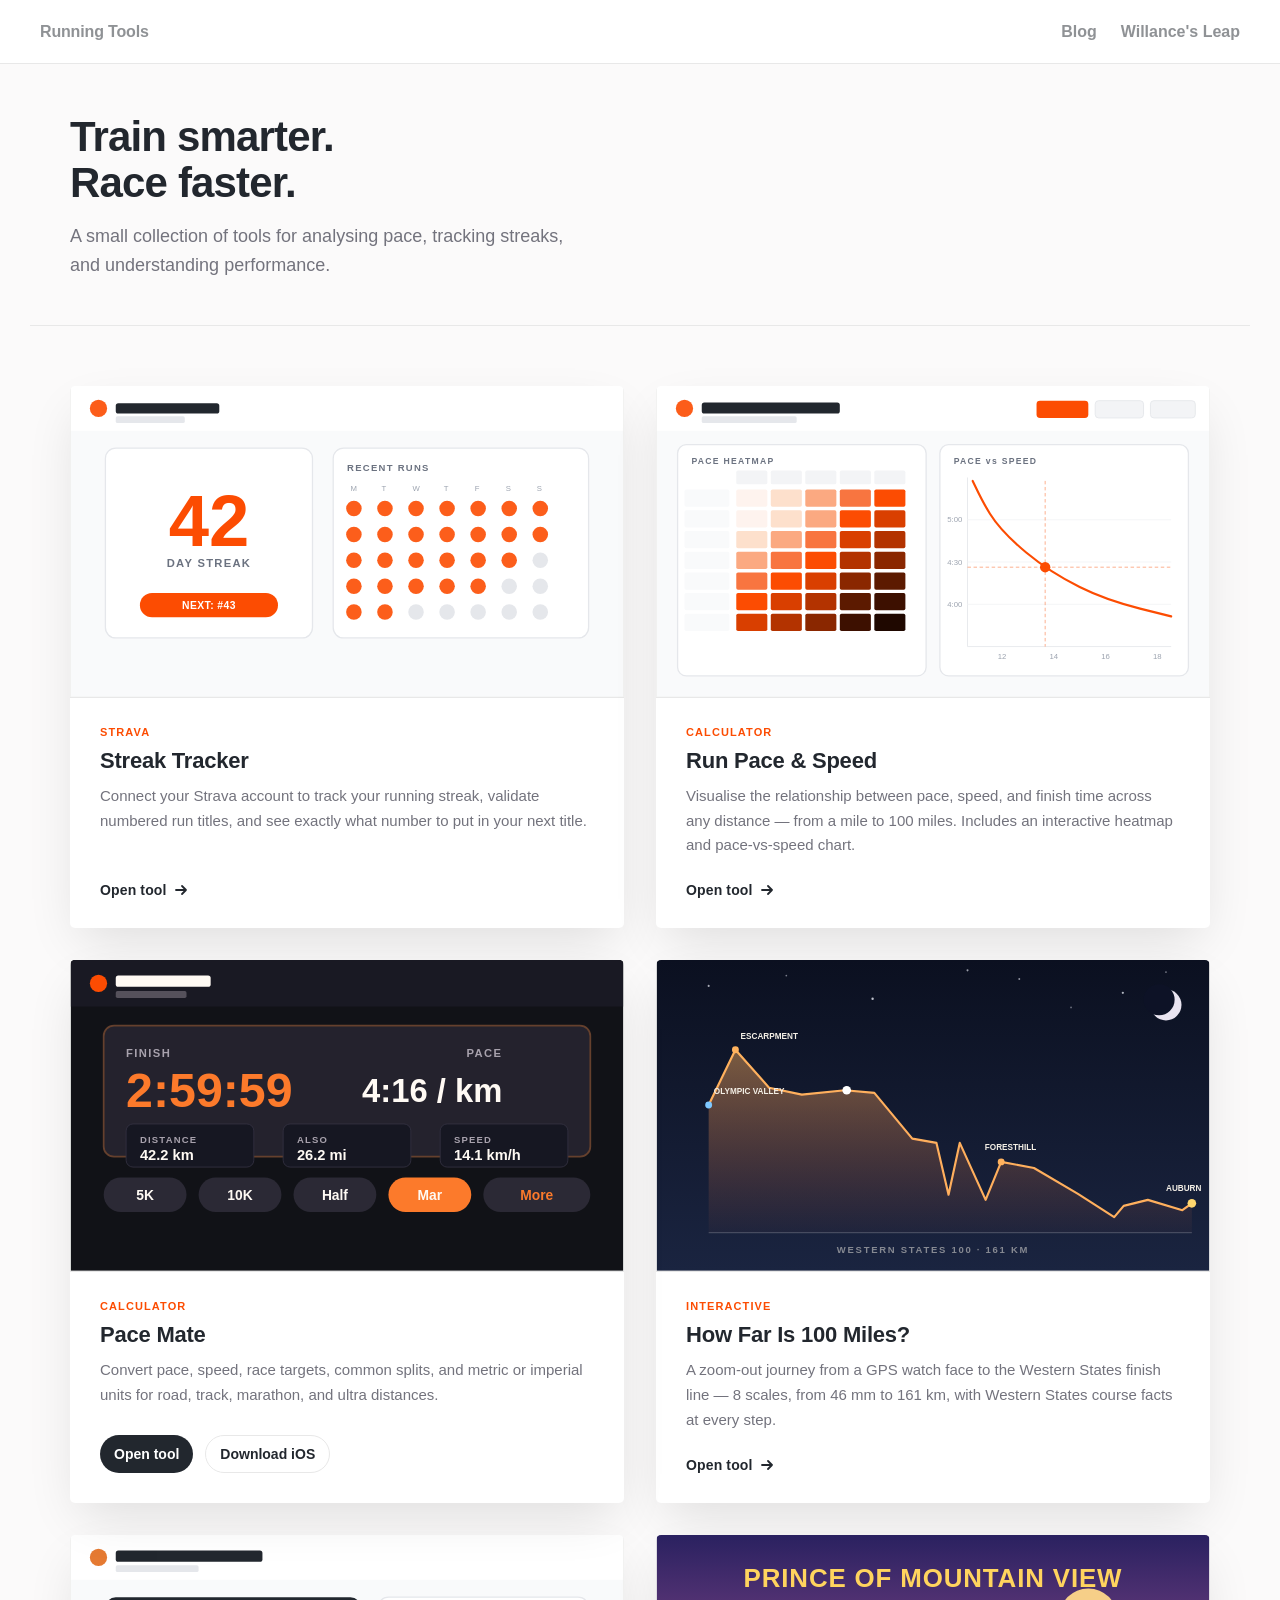
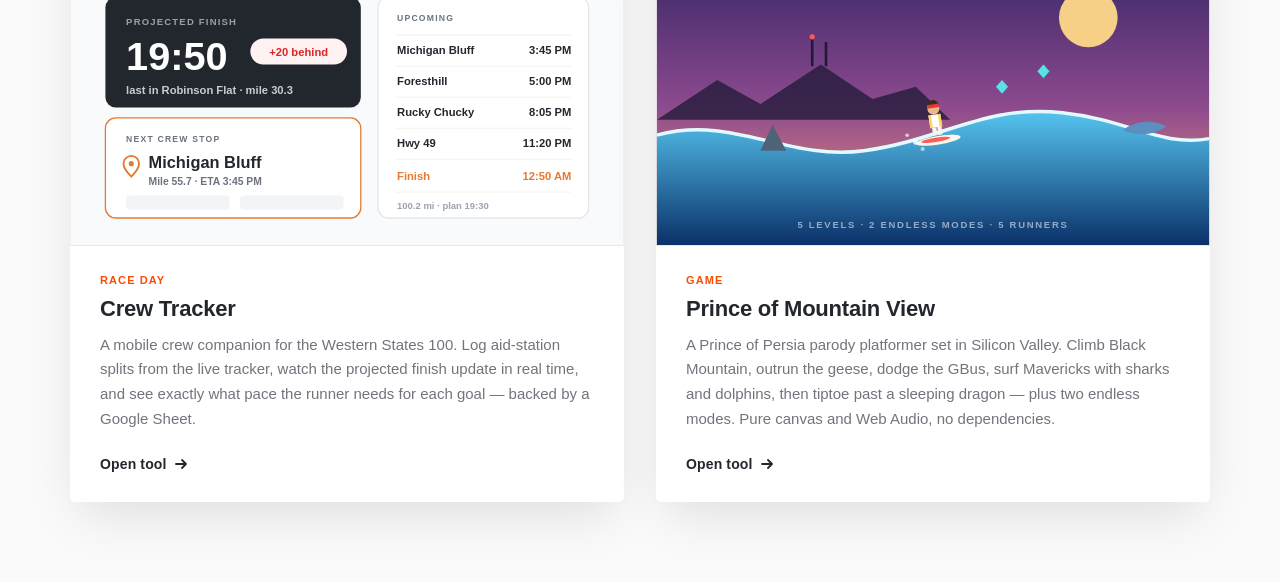
==== commit 9ddde7d4: "Add Prince of Mountain View game as a new tool A Prince of Persia parody platformer set in Silicon V" ====
--- a/src/index.html
+++ b/src/index.html
@@ -701,6 +701,82 @@
       </div>
     </a>
 
+    <!-- ── Prince of Mountain View ── -->
+    <a href="prince-of-mountain-view/index.html" class="tool-card">
+      <div class="tool-preview">
+        <!-- Game preview: the surfer on the swell, sunset palette, pixel title -->
+        <svg viewBox="0 0 640 360" xmlns="http://www.w3.org/2000/svg" preserveAspectRatio="xMidYMid meet">
+          <defs>
+            <linearGradient id="pomvSky" x1="0" y1="0" x2="0" y2="1">
+              <stop offset="0" stop-color="#2a2160"/><stop offset="0.55" stop-color="#8c4a8e"/><stop offset="1" stop-color="#ff9e6d"/>
+            </linearGradient>
+            <linearGradient id="pomvSea" x1="0" y1="0" x2="0" y2="1">
+              <stop offset="0" stop-color="#56c4ee"/><stop offset="1" stop-color="#0a3068"/>
+            </linearGradient>
+          </defs>
+          <rect width="640" height="360" fill="url(#pomvSky)"/>
+          <!-- sun -->
+          <circle cx="500" cy="96" r="34" fill="#ffd88a" opacity=".95"/>
+          <!-- distant ridge -->
+          <path d="M0 214 L70 168 L120 196 L190 150 L250 190 L300 176 L340 214 Z" fill="rgba(30,24,54,.75)"/>
+          <!-- radio towers on the ridge -->
+          <g stroke="rgba(30,24,54,.95)" stroke-width="3">
+            <line x1="180" y1="152" x2="180" y2="120"/><line x1="196" y1="152" x2="196" y2="124"/>
+          </g>
+          <circle cx="180" cy="118" r="3" fill="#ff5a5a"/>
+          <!-- the swell -->
+          <path d="M0 232 C 90 208, 150 262, 240 250 C 330 238, 380 196, 470 206
+                   C 545 214, 585 246, 640 236 L640 360 L0 360 Z" fill="url(#pomvSea)"/>
+          <path d="M0 232 C 90 208, 150 262, 240 250 C 330 238, 380 196, 470 206
+                   C 545 214, 585 246, 640 236" fill="none" stroke="#e2faff" stroke-width="4"/>
+          <!-- shark fin -->
+          <path d="M120 250 L134 220 L150 250 Z" fill="#4f6377"/>
+          <!-- dolphin -->
+          <path d="M540 226 C 556 214, 578 214, 590 222 C 578 232, 556 234, 540 226 Z" fill="#5c8fc0"/>
+          <!-- the runner on a board, mid-face -->
+          <g transform="translate(324 224) rotate(-9)">
+            <ellipse cx="0" cy="14" rx="26" ry="5" fill="#fff6e8"/>
+            <ellipse cx="-3" cy="13" rx="17" ry="2.5" fill="#ff5b5b"/>
+            <rect x="-7" y="-16" width="14" height="15" fill="#ffffff"/>
+            <rect x="-7" y="-16" width="3" height="15" fill="#ffd45e"/>
+            <rect x="4" y="-16" width="3" height="15" fill="#ffd45e"/>
+            <circle cx="0" cy="-23" r="7" fill="#e8b88a"/>
+            <path d="M-7 -26 a7 7 0 0 1 14 0 z" fill="#3a2b1e"/>
+            <rect x="-7" y="-28" width="14" height="4" fill="#e03a3a"/>
+            <rect x="-5" y="-1" width="5" height="9" fill="#f5f5f0"/>
+            <rect x="1" y="-1" width="5" height="9" fill="#f5f5f0"/>
+          </g>
+          <!-- spray -->
+          <circle cx="300" cy="240" r="3" fill="#ffffff" opacity=".85"/>
+          <circle cx="290" cy="232" r="2" fill="#ffffff" opacity=".7"/>
+          <circle cx="308" cy="248" r="2.4" fill="#ffffff" opacity=".6"/>
+          <!-- RSU diamonds -->
+          <g fill="#59e0e8">
+            <path d="M400 168 l7 8 -7 8 -7 -8 z"/>
+            <path d="M448 150 l7 8 -7 8 -7 -8 z"/>
+          </g>
+          <!-- title -->
+          <text x="320" y="60" text-anchor="middle" font-family="-apple-system,BlinkMacSystemFont,sans-serif"
+                font-size="30" font-weight="900" fill="#ffd45e" letter-spacing="1">PRINCE OF MOUNTAIN VIEW</text>
+          <text x="320" y="340" text-anchor="middle" font-family="-apple-system,BlinkMacSystemFont,sans-serif"
+                font-size="11" font-weight="700" fill="rgba(255,255,255,.55)" letter-spacing="2">
+            5 LEVELS · 2 ENDLESS MODES · 5 RUNNERS
+          </text>
+        </svg>
+      </div>
+      <div class="tool-body">
+        <p class="tool-tag">Game</p>
+        <h2 class="tool-title">Prince of Mountain View</h2>
+        <p class="tool-description">A Prince of Persia parody platformer set in Silicon Valley. Climb Black Mountain, outrun the geese, dodge the GBus, surf Mavericks with sharks and dolphins, then tiptoe past a sleeping dragon — plus two endless modes. Pure canvas and Web Audio, no dependencies.</p>
+        <span class="tool-cta">
+          Open tool
+          <svg width="16" height="16" viewBox="0 0 16 16" fill="none" xmlns="http://www.w3.org/2000/svg">
+            <path d="M3 8h10M9 4l4 4-4 4" stroke="#22272E" stroke-width="1.8" stroke-linecap="round" stroke-linejoin="round"/>
+          </svg>
+        </span>
+      </div>
+    </a>
+
   </main>
 
 
